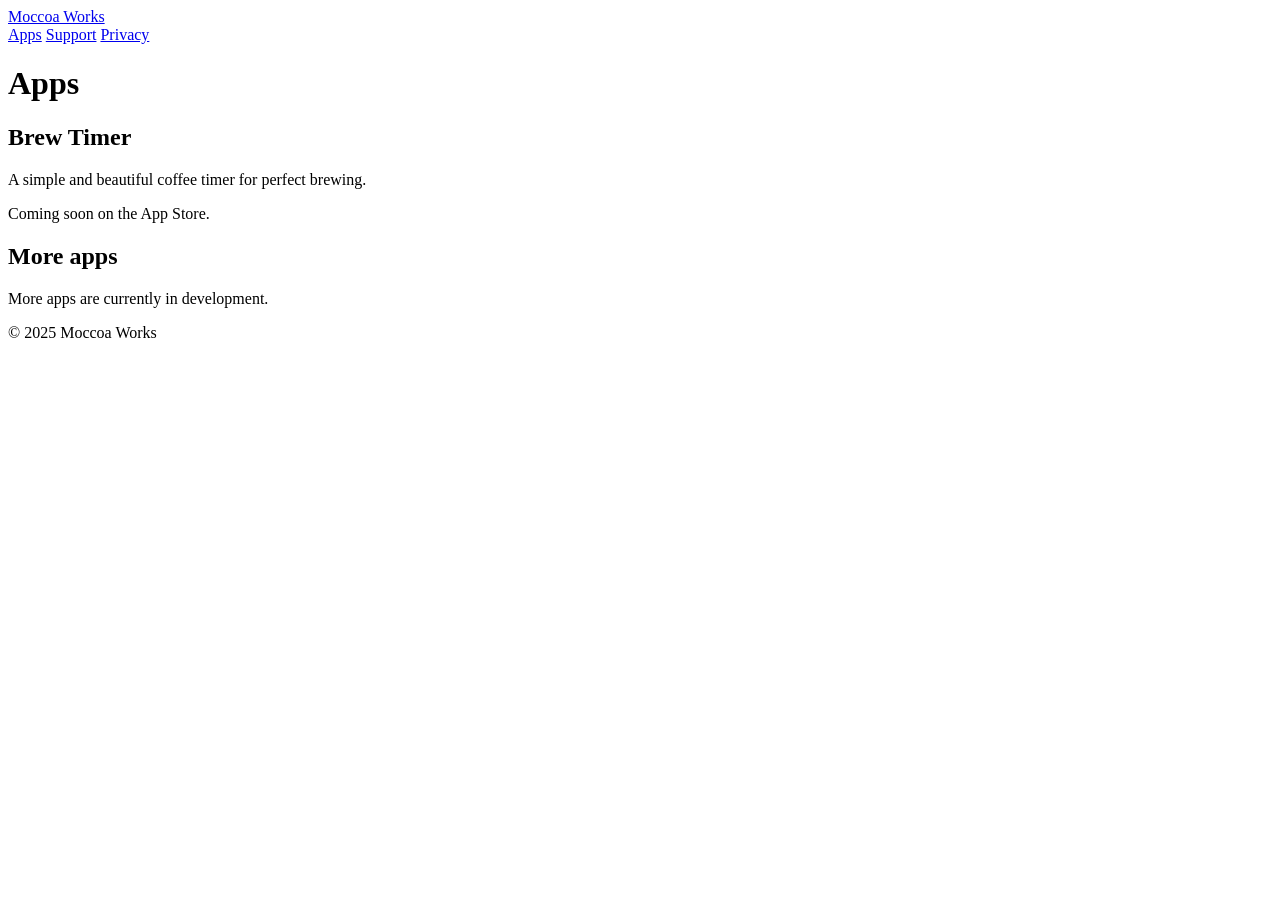
==== apps/index.html @ 69290f2d "Create apps/index.html" ====
<!DOCTYPE html>
<html lang="en">
<head>
  <meta charset="UTF-8">
  <meta name="viewport" content="width=device-width, initial-scale=1.0">
  <title>Apps | Moccoa Works</title>
  <link rel="stylesheet" href="../style.css">
</head>

<body>
  <div class="container">

    <header class="header">
      <a href="../index.html" class="logo">Moccoa Works</a>
      <nav>
        <a href="index.html">Apps</a>
        <a href="../support/index.html">Support</a>
        <a href="../privacy/">Privacy</a>
      </nav>
    </header>

    <main class="content">

      <h1>Apps</h1>

      <div class="card">
        <h2>Brew Timer</h2>
        <p>
          A simple and beautiful coffee timer for perfect brewing.
        </p>
        <p class="muted">
          Coming soon on the App Store.
        </p>
      </div>

      <div class="card">
        <h2>More apps</h2>
        <p>
          More apps are currently in development.
        </p>
      </div>

    </main>

    <footer class="footer">
      © 2025 Moccoa Works
    </footer>

  </div>
</body>
</html>
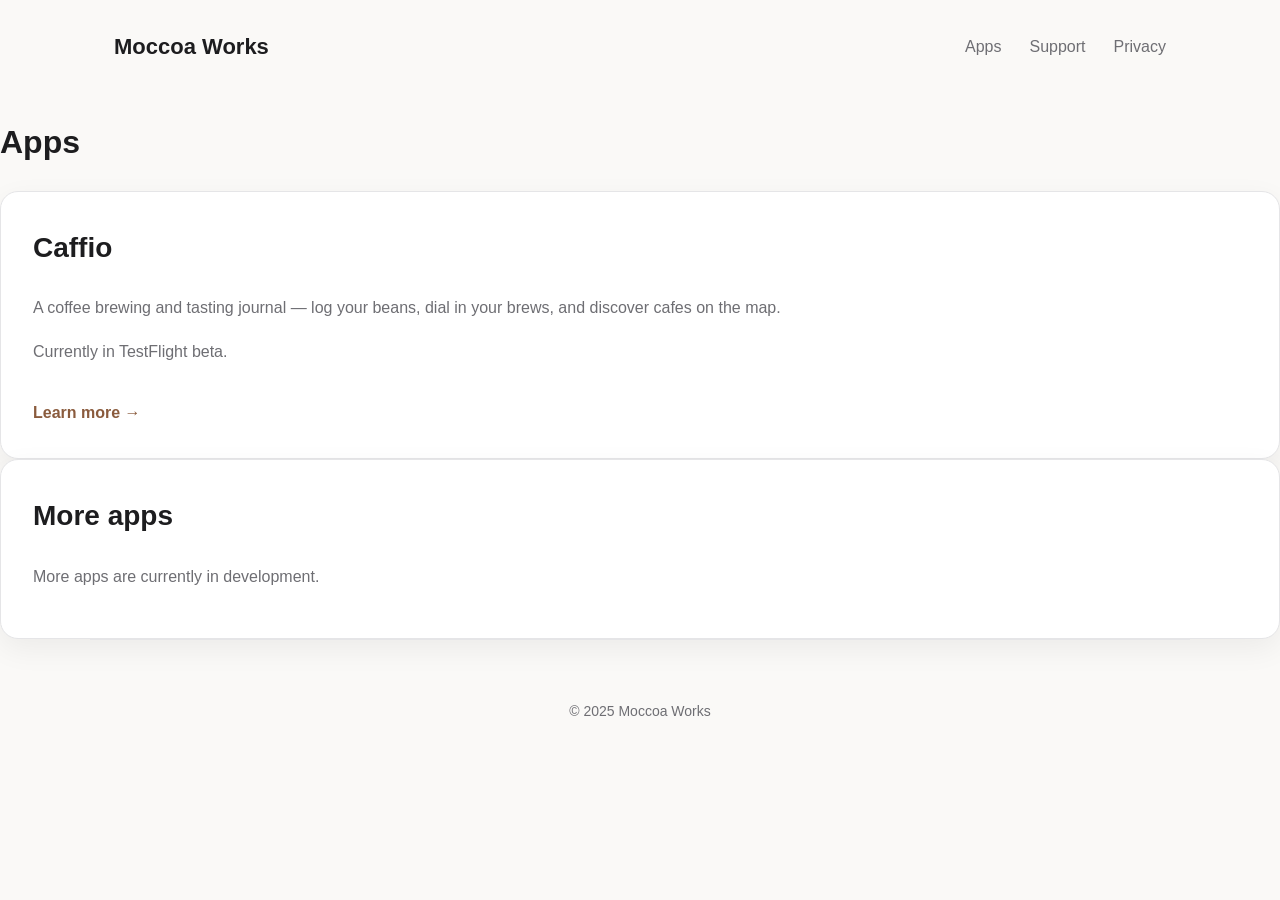
==== commit c2d2257d: "Add Caffio app page and correct privacy policy for Supabase usage Replace the Brew Timer placeholder" ====
--- a/apps/index.html
+++ b/apps/index.html
@@ -24,13 +24,15 @@
       <h1>Apps</h1>
 
       <div class="card">
-        <h2>Brew Timer</h2>
+        <h2>Caffio</h2>
         <p>
-          A simple and beautiful coffee timer for perfect brewing.
+          A coffee brewing and tasting journal — log your beans,
+          dial in your brews, and discover cafes on the map.
         </p>
         <p class="muted">
-          Coming soon on the App Store.
+          Currently in TestFlight beta.
         </p>
+        <a href="caffio/">Learn more →</a>
       </div>
 
       <div class="card">
--- a/style.css
+++ b/style.css
@@ -0,0 +1,299 @@
+/* ------------------------------
+   Moccoa Works
+   Apple-inspired minimalist theme
+------------------------------ */
+
+:root {
+    --background: #faf9f7;
+    --surface: #ffffff;
+    --text: #1d1d1f;
+    --secondary: #6e6e73;
+    --border: #e5e5e7;
+
+    /* Coffee accent */
+    --accent: #8a5b3d;
+    --accent-hover: #73482d;
+
+    --radius: 18px;
+    --shadow: 0 10px 30px rgba(0,0,0,.06);
+
+    --max-width: 1100px;
+}
+
+@media (prefers-color-scheme: dark){
+
+:root{
+
+--background:#161616;
+--surface:#202020;
+--text:#f5f5f7;
+--secondary:#b5b5b7;
+--border:#333;
+--shadow:none;
+
+}
+
+}
+
+*{
+box-sizing:border-box;
+}
+
+body{
+
+margin:0;
+
+font-family:
+-apple-system,
+BlinkMacSystemFont,
+"SF Pro Display",
+"Helvetica Neue",
+sans-serif;
+
+background:var(--background);
+
+color:var(--text);
+
+line-height:1.7;
+
+-webkit-font-smoothing:antialiased;
+
+}
+
+a{
+
+color:inherit;
+
+text-decoration:none;
+
+}
+
+header{
+
+max-width:var(--max-width);
+
+margin:auto;
+
+padding:28px 24px;
+
+display:flex;
+
+justify-content:space-between;
+
+align-items:center;
+
+}
+
+.logo{
+
+display:flex;
+
+align-items:center;
+
+gap:12px;
+
+font-size:22px;
+
+font-weight:700;
+
+}
+
+nav{
+
+display:flex;
+
+gap:28px;
+
+}
+
+nav a{
+
+color:var(--secondary);
+
+font-weight:500;
+
+transition:.2s;
+
+}
+
+nav a:hover{
+
+color:var(--text);
+
+}
+
+.hero{
+
+max-width:var(--max-width);
+
+margin:auto;
+
+padding:80px 24px 100px;
+
+text-align:center;
+
+}
+
+.hero h1{
+
+font-size:clamp(42px,7vw,72px);
+
+line-height:1.08;
+
+letter-spacing:-0.04em;
+
+margin:0;
+
+}
+
+.hero p{
+
+max-width:700px;
+
+margin:36px auto;
+
+font-size:22px;
+
+color:var(--secondary);
+
+}
+
+.button{
+
+display:inline-block;
+
+padding:15px 28px;
+
+background:var(--accent);
+
+color:white;
+
+border-radius:999px;
+
+font-weight:600;
+
+transition:.2s;
+
+box-shadow:var(--shadow);
+
+}
+
+.button:hover{
+
+background:var(--accent-hover);
+
+transform:translateY(-2px);
+
+}
+
+.cards{
+
+max-width:var(--max-width);
+
+margin:auto;
+
+padding:0 24px 100px;
+
+display:grid;
+
+grid-template-columns:repeat(auto-fit,minmax(280px,1fr));
+
+gap:28px;
+
+}
+
+.card{
+
+background:var(--surface);
+
+border:1px solid var(--border);
+
+border-radius:var(--radius);
+
+padding:32px;
+
+box-shadow:var(--shadow);
+
+transition:.25s;
+
+}
+
+.card:hover{
+
+transform:translateY(-4px);
+
+}
+
+.card h2{
+
+margin-top:0;
+
+font-size:28px;
+
+}
+
+.card p{
+
+color:var(--secondary);
+
+}
+
+.card a{
+
+display:inline-block;
+
+margin-top:18px;
+
+color:var(--accent);
+
+font-weight:600;
+
+}
+
+footer{
+
+max-width:var(--max-width);
+
+margin:auto;
+
+padding:60px 24px;
+
+text-align:center;
+
+font-size:14px;
+
+color:var(--secondary);
+
+border-top:1px solid var(--border);
+
+}
+
+@media (max-width:700px){
+
+header{
+
+flex-direction:column;
+
+gap:18px;
+
+}
+
+nav{
+
+gap:18px;
+
+}
+
+.hero{
+
+padding-top:40px;
+
+}
+
+.hero p{
+
+font-size:19px;
+
+}
+
+}
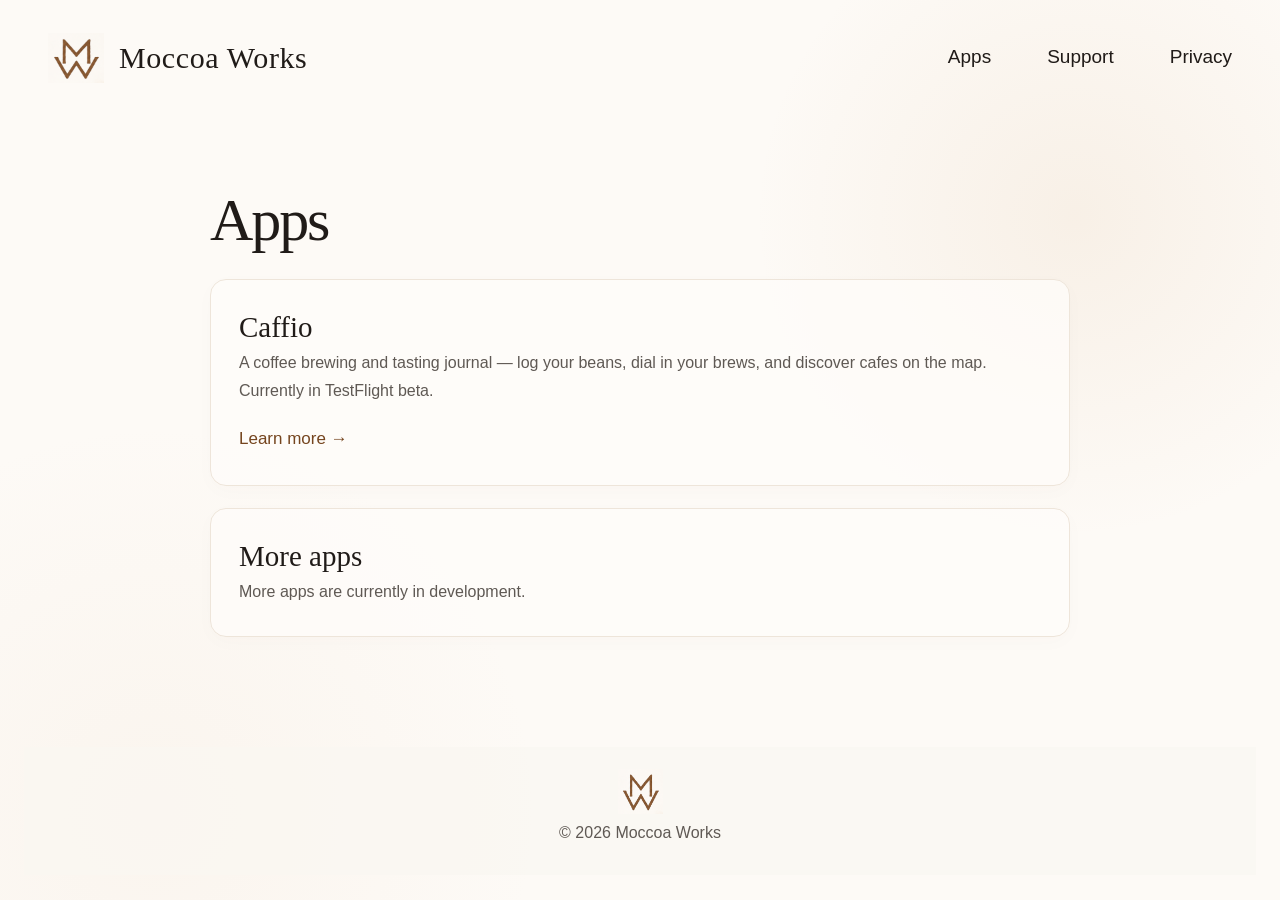
==== commit 8428ba1a: "Refresh site visual identity" ====
--- a/apps/index.html
+++ b/apps/index.html
@@ -11,7 +11,9 @@
   <div class="container">
 
     <header class="header">
-      <a href="../index.html" class="logo">Moccoa Works</a>
+      <a href="../index.html" class="brand" aria-label="Moccoa Works home">
+        <img class="brand-mark" src="../assets/moccoa-works-logo.png" alt=""><span>Moccoa Works</span>
+      </a>
       <nav>
         <a href="index.html">Apps</a>
         <a href="../support/index.html">Support</a>
@@ -44,9 +46,7 @@
 
     </main>
 
-    <footer class="footer">
-      © 2025 Moccoa Works
-    </footer>
+    <footer class="footer"><img class="footer-mark" src="../assets/moccoa-works-logo.png" alt="">© 2026 Moccoa Works</footer>
 
   </div>
 </body>
--- a/style.css
+++ b/style.css
@@ -1,299 +1,236 @@
-/* ------------------------------
-   Moccoa Works
-   Apple-inspired minimalist theme
------------------------------- */
-
+/* Moccoa Works — warm, crafted editorial theme */
 :root {
-    --background: #faf9f7;
-    --surface: #ffffff;
-    --text: #1d1d1f;
-    --secondary: #6e6e73;
-    --border: #e5e5e7;
-
-    /* Coffee accent */
-    --accent: #8a5b3d;
-    --accent-hover: #73482d;
-
-    --radius: 18px;
-    --shadow: 0 10px 30px rgba(0,0,0,.06);
-
-    --max-width: 1100px;
-}
-
-@media (prefers-color-scheme: dark){
-
-:root{
-
---background:#161616;
---surface:#202020;
---text:#f5f5f7;
---secondary:#b5b5b7;
---border:#333;
---shadow:none;
-
-}
-
-}
-
-*{
-box-sizing:border-box;
-}
-
-body{
-
-margin:0;
-
-font-family:
--apple-system,
-BlinkMacSystemFont,
-"SF Pro Display",
-"Helvetica Neue",
-sans-serif;
-
-background:var(--background);
-
-color:var(--text);
-
-line-height:1.7;
-
--webkit-font-smoothing:antialiased;
-
-}
-
-a{
-
-color:inherit;
-
-text-decoration:none;
-
-}
-
-header{
-
-max-width:var(--max-width);
-
-margin:auto;
-
-padding:28px 24px;
-
-display:flex;
-
-justify-content:space-between;
-
-align-items:center;
-
-}
-
-.logo{
-
-display:flex;
-
-align-items:center;
-
-gap:12px;
-
-font-size:22px;
-
-font-weight:700;
-
-}
-
-nav{
-
-display:flex;
-
-gap:28px;
-
-}
-
-nav a{
-
-color:var(--secondary);
-
-font-weight:500;
-
-transition:.2s;
-
-}
-
-nav a:hover{
-
-color:var(--text);
-
-}
-
-.hero{
-
-max-width:var(--max-width);
-
-margin:auto;
-
-padding:80px 24px 100px;
-
-text-align:center;
-
-}
-
-.hero h1{
-
-font-size:clamp(42px,7vw,72px);
-
-line-height:1.08;
-
-letter-spacing:-0.04em;
-
-margin:0;
-
-}
-
-.hero p{
-
-max-width:700px;
-
-margin:36px auto;
-
-font-size:22px;
-
-color:var(--secondary);
-
-}
-
-.button{
-
-display:inline-block;
-
-padding:15px 28px;
-
-background:var(--accent);
-
-color:white;
-
-border-radius:999px;
-
-font-weight:600;
-
-transition:.2s;
-
-box-shadow:var(--shadow);
-
-}
-
-.button:hover{
-
-background:var(--accent-hover);
-
-transform:translateY(-2px);
-
-}
-
-.cards{
-
-max-width:var(--max-width);
-
-margin:auto;
-
-padding:0 24px 100px;
-
-display:grid;
-
-grid-template-columns:repeat(auto-fit,minmax(280px,1fr));
-
-gap:28px;
-
-}
-
-.card{
-
-background:var(--surface);
-
-border:1px solid var(--border);
-
-border-radius:var(--radius);
-
-padding:32px;
-
-box-shadow:var(--shadow);
-
-transition:.25s;
-
-}
-
-.card:hover{
-
-transform:translateY(-4px);
-
-}
-
-.card h2{
-
-margin-top:0;
-
-font-size:28px;
-
-}
-
-.card p{
-
-color:var(--secondary);
-
-}
-
-.card a{
-
-display:inline-block;
-
-margin-top:18px;
-
-color:var(--accent);
-
-font-weight:600;
-
-}
-
-footer{
-
-max-width:var(--max-width);
-
-margin:auto;
-
-padding:60px 24px;
-
-text-align:center;
-
-font-size:14px;
-
-color:var(--secondary);
-
-border-top:1px solid var(--border);
-
-}
-
-@media (max-width:700px){
-
-header{
-
-flex-direction:column;
-
-gap:18px;
-
-}
-
-nav{
-
-gap:18px;
-
-}
-
-.hero{
-
-padding-top:40px;
-
-}
-
-.hero p{
-
-font-size:19px;
-
-}
-
-}
+  --background: #fdfaf6;
+  --surface: rgba(255, 253, 250, 0.78);
+  --text: #201b18;
+  --secondary: #5f5954;
+  --border: #eee5da;
+  --accent: #75451f;
+  --accent-light: #9b6334;
+  --paper: #f6eadb;
+  --radius: 16px;
+  --max-width: 1296px;
+}
+
+* { box-sizing: border-box; }
+
+html { background: var(--background); }
+
+body {
+  margin: 0;
+  min-width: 320px;
+  color: var(--text);
+  background:
+    radial-gradient(circle at 84% 24%, rgba(213, 172, 126, .13), transparent 20rem),
+    radial-gradient(circle at 12% 90%, rgba(232, 207, 180, .12), transparent 24rem),
+    var(--background);
+  font-family: -apple-system, BlinkMacSystemFont, "Helvetica Neue", Arial, sans-serif;
+  font-size: 16px;
+  line-height: 1.7;
+  -webkit-font-smoothing: antialiased;
+}
+
+a { color: inherit; text-decoration: none; }
+
+header, .header {
+  max-width: var(--max-width);
+  min-height: 115px;
+  margin: 0 auto;
+  padding: 24px 0;
+  display: flex;
+  align-items: center;
+  justify-content: space-between;
+}
+
+.logo, .brand {
+  display: inline-flex;
+  align-items: center;
+  gap: 15px;
+  color: var(--text);
+  font-family: Georgia, "Times New Roman", serif;
+  font-size: 30px;
+  letter-spacing: .02em;
+  line-height: 1;
+}
+
+.brand-mark {
+  width: 56px;
+  height: 56px;
+  flex: none;
+  color: var(--accent);
+  object-fit: contain;
+}
+
+nav { display: flex; align-items: center; gap: 56px; }
+
+nav a {
+  color: var(--text);
+  font-size: 19px;
+  line-height: 1.2;
+  transition: color .2s ease;
+}
+
+nav a:hover, .card a:hover { color: var(--accent-light); }
+
+.hero {
+  max-width: none;
+  min-height: 507px;
+  margin: 0;
+  padding: 72px max(24px, calc((100vw - var(--max-width)) / 2));
+  display: grid;
+  grid-template-columns: minmax(0, 1fr) minmax(420px, 1fr);
+  align-items: center;
+  gap: 60px;
+  text-align: left;
+  border-top: 1px solid var(--border);
+  border-bottom: 1px solid var(--border);
+  overflow: hidden;
+  position: relative;
+}
+
+.hero::before, .hero::after {
+  content: "";
+  position: absolute;
+  pointer-events: none;
+  filter: blur(2px);
+  opacity: .72;
+}
+
+.hero::before {
+  width: 430px;
+  height: 430px;
+  right: -48px;
+  top: 28px;
+  background: radial-gradient(circle at 50% 45%, rgba(227, 199, 164, .56), rgba(244, 229, 211, .2) 43%, transparent 70%);
+}
+
+.hero::after {
+  width: 340px;
+  height: 260px;
+  right: 320px;
+  bottom: -155px;
+  background: radial-gradient(ellipse, rgba(235, 214, 189, .44), transparent 68%);
+}
+
+.hero-copy, .hero-brand { position: relative; z-index: 1; }
+
+.hero h1, .content h1 {
+  margin: 0;
+  font-family: Georgia, "Times New Roman", serif;
+  font-size: clamp(46px, 4.35vw, 66px);
+  font-weight: 400;
+  line-height: 1.17;
+  letter-spacing: -.035em;
+}
+
+.hero p {
+  max-width: 410px;
+  margin: 24px 0 34px;
+  color: var(--secondary);
+  font-size: 23px;
+  line-height: 1.62;
+}
+
+.button {
+  display: inline-flex;
+  align-items: center;
+  gap: 14px;
+  padding: 15px 29px;
+  border: 1px solid rgba(91, 48, 19, .25);
+  border-radius: 14px;
+  background: linear-gradient(135deg, #825026, #a56d3b);
+  box-shadow: inset 0 1px rgba(255,255,255,.16), 0 7px 14px rgba(87, 47, 19, .14);
+  color: #fffdf9;
+  font-size: 20px;
+  font-weight: 500;
+  line-height: 1.55;
+  transition: transform .2s ease, box-shadow .2s ease;
+}
+
+.button:hover { transform: translateY(-2px); box-shadow: inset 0 1px rgba(255,255,255,.16), 0 10px 18px rgba(87, 47, 19, .2); }
+
+.hero-brand { text-align: center; transform: translateY(5px); }
+.hero-brand .brand-mark { width: 186px; height: 186px; margin: 0 auto 5px; }
+.hero-brand-name {
+  font-family: Georgia, "Times New Roman", serif;
+  font-size: clamp(48px, 4.5vw, 68px);
+  letter-spacing: .01em;
+  line-height: 1.05;
+}
+.tagline {
+  margin-top: 17px;
+  color: var(--accent);
+  font-size: 15px;
+  font-weight: 500;
+  letter-spacing: .34em;
+}
+
+.cards {
+  max-width: var(--max-width);
+  margin: 0 auto;
+  padding: 33px 0 20px;
+  display: grid;
+  grid-template-columns: repeat(3, 1fr);
+  gap: 20px;
+}
+
+.card {
+  padding: 31px 28px;
+  border: 1px solid var(--border);
+  border-radius: var(--radius);
+  background: var(--surface);
+  box-shadow: 0 5px 20px rgba(83, 55, 27, .018);
+}
+
+.home-card { display: grid; grid-template-columns: 84px 1fr; gap: 21px; min-height: 236px; }
+.card-icon {
+  width: 74px; height: 74px; display: grid; place-items: center;
+  border: 1px solid #eadfce; border-radius: 18px; background: linear-gradient(135deg, #f8f1e8, #f0e4d4);
+  color: var(--accent); font-size: 34px; line-height: 1;
+}
+.card-icon img { display: block; max-width: 41px; max-height: 41px; width: auto; height: auto; object-fit: contain; }
+.card h2 { margin: -3px 0 2px; font-family: Georgia, "Times New Roman", serif; font-size: 29px; font-weight: 400; line-height: 1.35; }
+.card p { margin: 0; color: var(--secondary); }
+.card a { display: inline-block; margin-top: 21px; color: var(--accent); font-size: 17px; font-weight: 500; }
+
+.container { min-height: 100vh; padding: 0 max(24px, calc((100vw - var(--max-width)) / 2)); }
+.content { max-width: 860px; margin: 0 auto; padding: 70px 0 88px; }
+.content h1 { margin-bottom: 24px; font-size: clamp(44px, 5vw, 60px); }
+.content > p { max-width: 700px; margin: 0 0 21px; color: var(--secondary); font-size: 18px; }
+.content .card { margin: 22px 0; }
+.content h3 { margin: 28px 0 8px; font-family: Georgia, "Times New Roman", serif; font-size: 23px; font-weight: 400; }
+.content ul { padding-left: 24px; color: var(--secondary); }
+.content li { margin: 8px 0; }
+.muted { color: var(--secondary); }
+
+footer, .footer {
+  max-width: none;
+  margin: 0;
+  padding: 22px 24px 29px;
+  border: 0;
+  background: rgba(250, 247, 242, .76);
+  color: var(--secondary);
+  text-align: center;
+  font-size: 16px;
+}
+.footer-mark { display: block; width: 45px; height: 45px; margin: 0 auto 5px; color: var(--accent); }
+
+@media (max-width: 1360px) { header, .header, .cards { margin-left: 24px; margin-right: 24px; } }
+
+@media (max-width: 760px) {
+  header, .header { min-height: auto; padding: 20px 0; gap: 20px; flex-direction: column; }
+  .logo, .brand { font-size: 25px; }
+  .brand-mark { width: 45px; height: 45px; }
+  nav { gap: 24px; } nav a { font-size: 16px; }
+  .hero { min-height: 0; padding-top: 54px; padding-bottom: 58px; grid-template-columns: 1fr; gap: 44px; }
+  .hero p { font-size: 19px; }
+  .hero-brand { transform: none; }
+  .hero-brand .brand-mark { width: 136px; height: 136px; }
+  .hero-brand-name { font-size: 46px; }
+  .tagline { font-size: 11px; letter-spacing: .25em; }
+  .cards { grid-template-columns: 1fr; padding-top: 24px; padding-bottom: 12px; }
+  .home-card { min-height: 0; }
+  .content { padding-top: 43px; }
+}
+
+@media (max-width: 420px) { .home-card { grid-template-columns: 1fr; gap: 14px; } .card-icon { width: 58px; height: 58px; } }
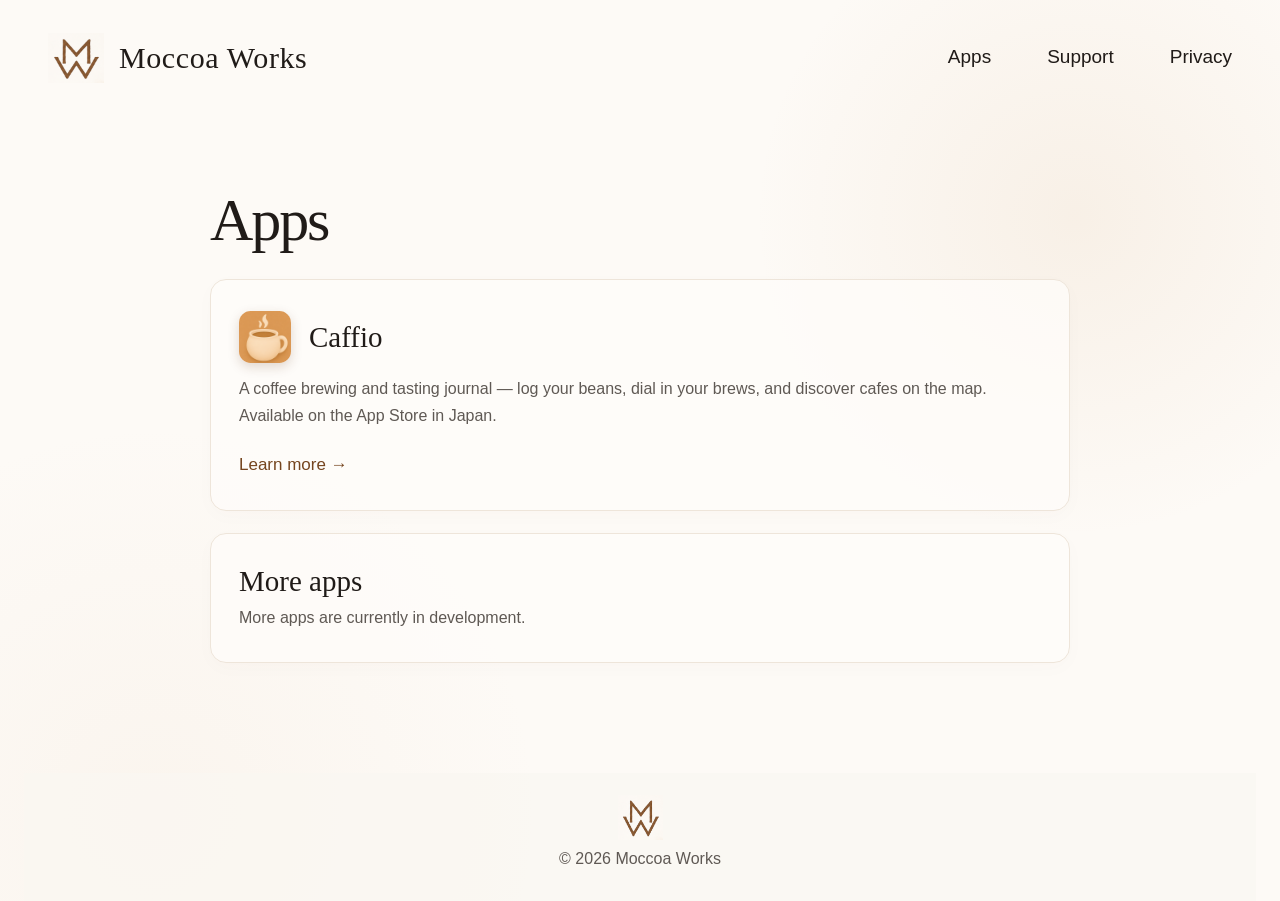
==== commit fe121174: "Announce Caffio on the App Store, add 1.4 release notes and app icon Co-Authored-By: Claude Opus 5.5" ====
--- a/apps/index.html
+++ b/apps/index.html
@@ -26,13 +26,16 @@
       <h1>Apps</h1>
 
       <div class="card">
-        <h2>Caffio</h2>
+        <div class="app-title">
+          <img class="app-icon small" src="../assets/caffio-icon.png" alt="Caffio app icon">
+          <h2>Caffio</h2>
+        </div>
         <p>
           A coffee brewing and tasting journal — log your beans,
           dial in your brews, and discover cafes on the map.
         </p>
         <p class="muted">
-          Currently in TestFlight beta.
+          Available on the App Store in Japan.
         </p>
         <a href="caffio/">Learn more →</a>
       </div>
--- a/style.css
+++ b/style.css
@@ -234,3 +234,9 @@
 }
 
 @media (max-width: 420px) { .home-card { grid-template-columns: 1fr; gap: 14px; } .card-icon { width: 58px; height: 58px; } }
+
+.app-title { display: flex; align-items: center; gap: 18px; margin-bottom: 20px; }
+.card .app-title { margin-bottom: 12px; }
+.app-title h1, .app-title h2 { margin: 0; }
+.app-icon { width: 72px; height: 72px; border-radius: 22.5%; box-shadow: 0 4px 12px rgba(87, 47, 19, .18); flex-shrink: 0; }
+.app-icon.small { width: 52px; height: 52px; }
